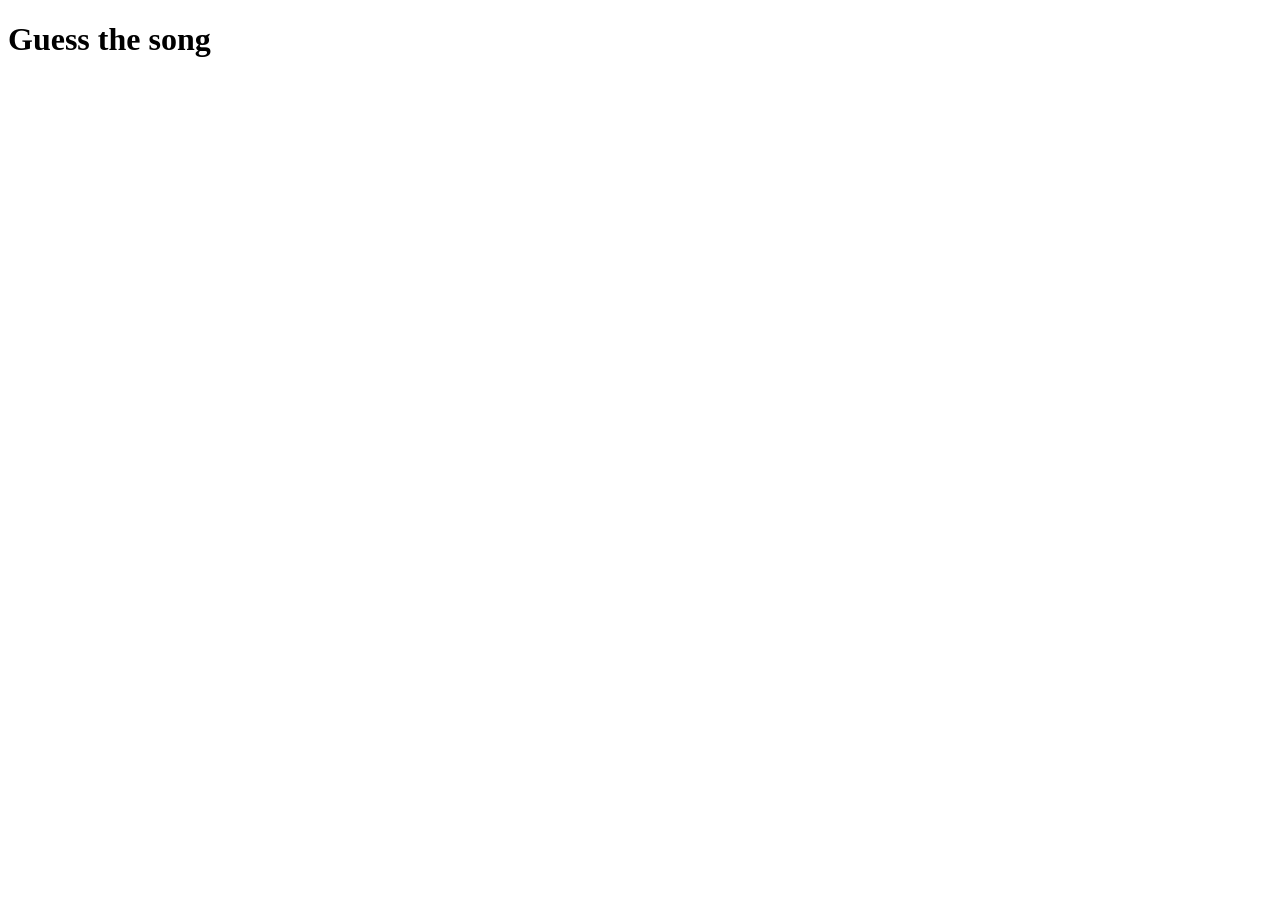
==== index.html @ 6f22df56 "Libreria-Titulo" ====
<!DOCTYPE html>
<head>
  <link
    rel="stylesheet"
    href="https://cdnjs.cloudflare.com/ajax/libs/animate.css/4.1.1/animate.min.css"
  />
</head>
<body>
    <h1 class="animate__animated animate__bounce">Guess the song</h1>
</body>
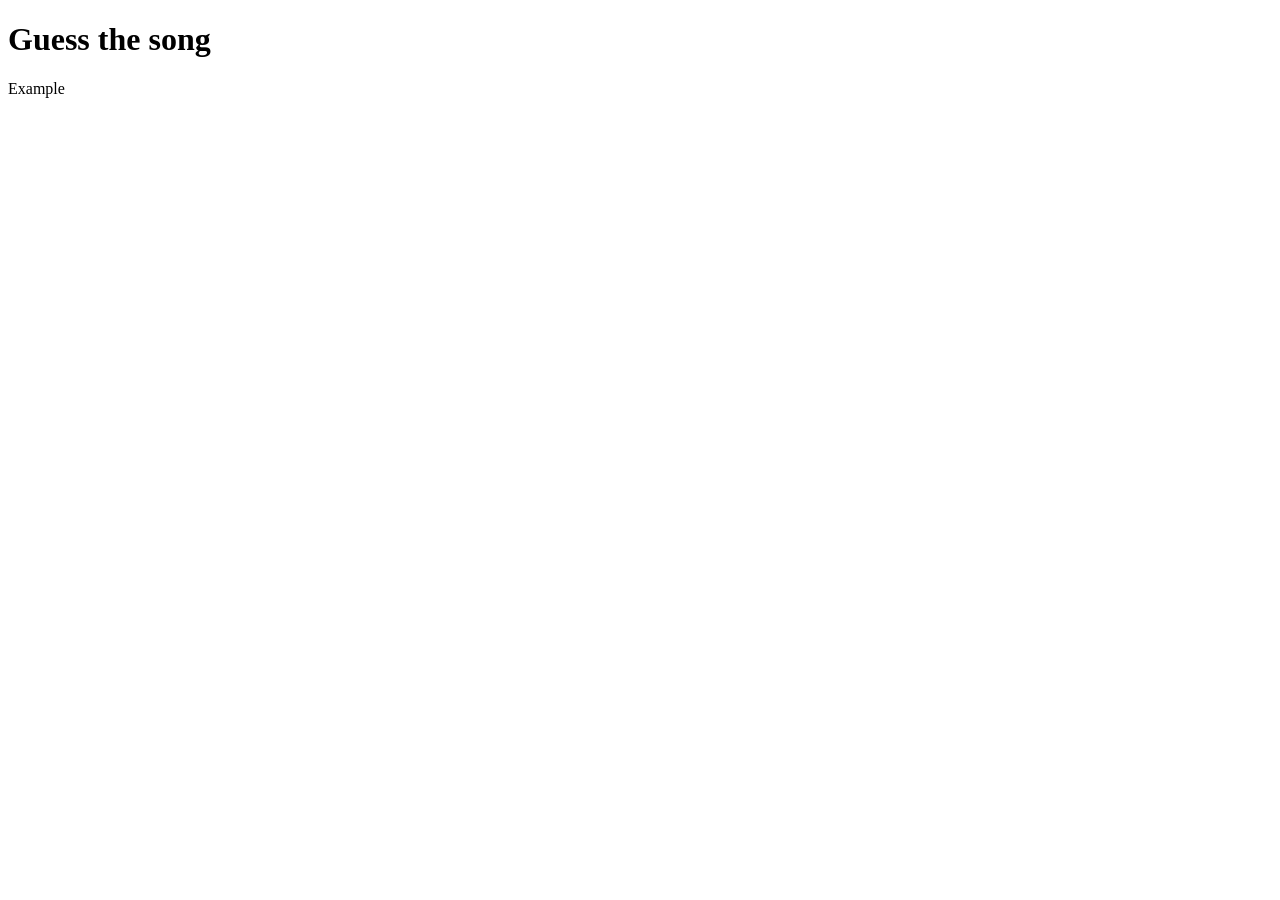
==== commit a93ff5e9: "probando librerias" ====
--- a/index.html
+++ b/index.html
@@ -7,4 +7,5 @@
 </head>
 <body>
     <h1 class="animate__animated animate__bounce">Guess the song</h1>
-</body>
+    <div class="animate__animated animate__bounce animate__delay-2s">Example</div>
+</body>
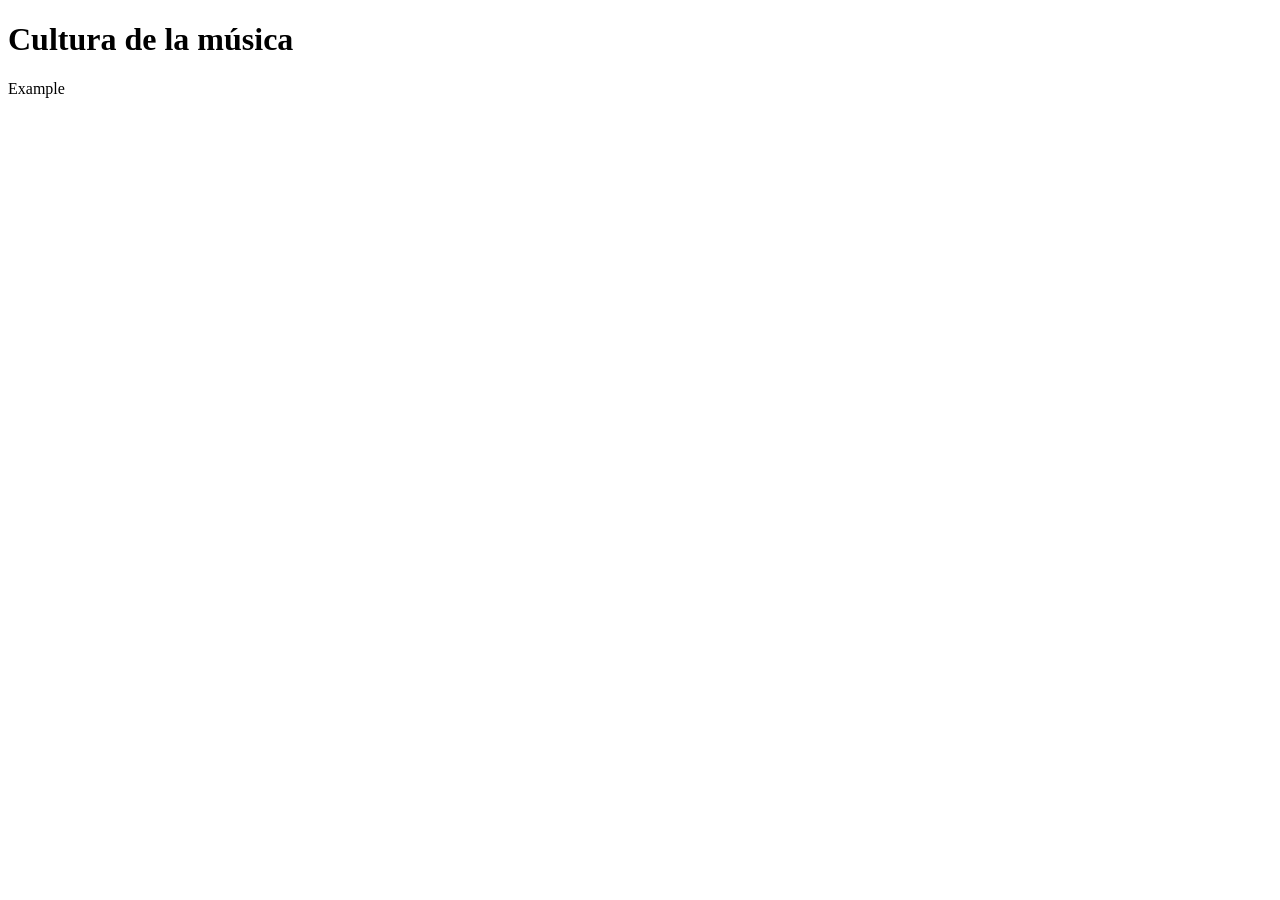
==== commit a2cf4143: "readme-idea del trabajo" ====
--- a/index.html
+++ b/index.html
@@ -6,6 +6,6 @@
   />
 </head>
 <body>
-    <h1 class="animate__animated animate__bounce">Guess the song</h1>
+    <h1 class="animate__animated animate__bounce">Cultura de la música</h1>
     <div class="animate__animated animate__bounce animate__delay-2s">Example</div>
 </body>
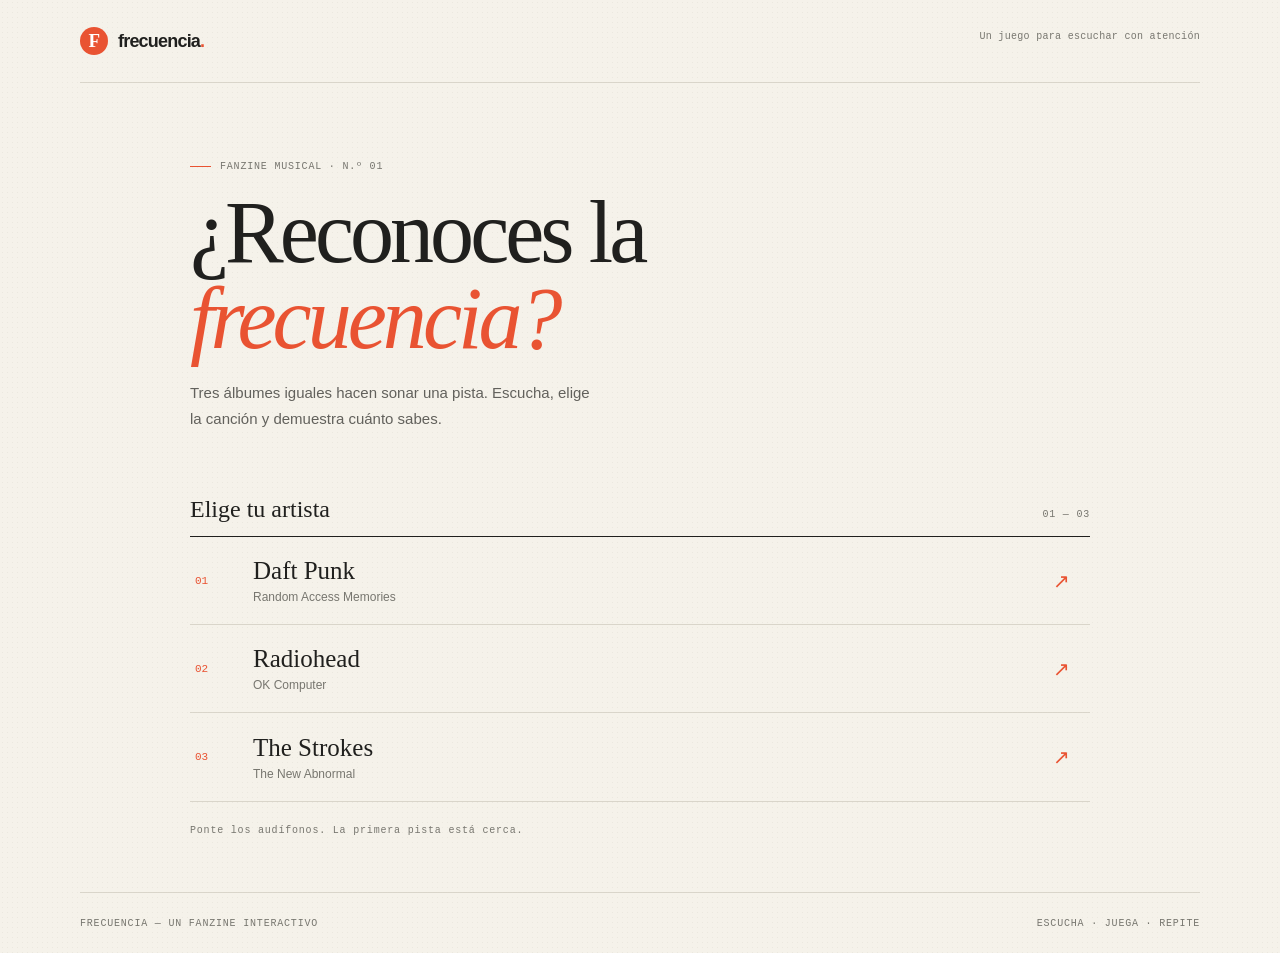
==== commit 6a6af9e8: "code" ====
--- a/index.html
+++ b/index.html
@@ -1,11 +1,100 @@
-<!DOCTYPE html>
+<!doctype html>
+<html lang="es">
 <head>
+  <meta charset="utf-8" />
+  <meta name="viewport" content="width=device-width, initial-scale=1" />
+  <meta
+    name="description"
+    content="Gira entre álbumes y demuestra cuánto sabes de la música de tus artistas favoritos."
+  />
+  <title>Frecuencia — Adivina la canción</title>
   <link
     rel="stylesheet"
     href="https://cdnjs.cloudflare.com/ajax/libs/animate.css/4.1.1/animate.min.css"
   />
+  <link rel="stylesheet" href="estilo.css" />
+  <script src="juego.js" defer></script>
 </head>
 <body>
-    <h1 class="animate__animated animate__bounce">Cultura de la música</h1>
-    <div class="animate__animated animate__bounce animate__delay-2s">Example</div>
-</body>+  <header class="site-header">
+    <a class="brand" href="#" id="home-link" aria-label="Frecuencia, ir al inicio">
+      <span class="brand-mark" aria-hidden="true">F</span>
+      <span>frecuencia<span class="brand-period">.</span></span>
+    </a>
+    <p class="header-note">Un juego para escuchar con atención</p>
+  </header>
+
+  <main>
+    <section class="screen home-screen" id="home-screen">
+      <div class="intro">
+        <p class="eyebrow"><span class="eyebrow-line"></span> FANZINE MUSICAL · N.º 01</p>
+        <h1 class="animate__animated animate__fadeInDown">¿Reconoces la<br /><span>frecuencia?</span></h1>
+        <p class="intro-copy">
+          Tres álbumes iguales hacen sonar una pista. Escucha, elige la canción y demuestra
+          cuánto sabes.
+        </p>
+      </div>
+      <div class="artist-heading">
+        <h2 class="animate__animated animate__fadeInLeft">Elige tu artista</h2>
+        <span>01 — 03</span>
+      </div>
+      <div class="artist-list" id="artist-list" aria-label="Artistas disponibles"></div>
+      <p class="home-footnote">Ponte los audífonos. La primera pista está cerca.</p>
+    </section>
+
+    <section class="screen game-screen" id="game-screen" hidden>
+      <button class="back-link" id="back-button" type="button">
+        <span aria-hidden="true">←</span> Todos los artistas
+      </button>
+      <div class="game-heading">
+        <div>
+          <p class="eyebrow" id="game-eyebrow">BESTIARIO DE ÁLBUMES</p>
+          <h1 id="game-title" class="animate__animated animate__bounceIn"></h1>
+          <p class="game-album" id="game-album"></p>
+        </div>
+        <span class="round-label">RONDA <span>01</span></span>
+      </div>
+
+      <section class="cabinet" aria-labelledby="cabinet-title">
+        <div class="cabinet-topline">
+          <h2 id="cabinet-title" class="animate__animated animate__fadeInRight">Alinea tres portadas</h2>
+          <span class="cabinet-instruction">Tres iguales desbloquean una canción</span>
+        </div>
+        <div class="reels" id="reels" aria-label="Tres portadas de álbumes"></div>
+        <div class="cabinet-bottom">
+          <p class="game-status" id="game-status" aria-live="polite">
+            Gira el bestiario para encontrar una combinación.
+          </p>
+          <button class="spin-button" id="spin-button" type="button">
+            <span class="spin-icon" aria-hidden="true">↻</span>
+            Girar álbumes
+          </button>
+        </div>
+      </section>
+
+      <section class="quiz-panel" id="quiz-panel" hidden aria-labelledby="quiz-title">
+        <div class="quiz-copy">
+          <p class="eyebrow"><span class="sound-dot"></span> PISTA DESBLOQUEADA</p>
+          <h2 id="quiz-title" class="animate__animated animate__tada">¿Qué canción es?</h2>
+          <p>Escucha la pista y elige una de las cinco opciones.</p>
+          <button class="audio-button" id="audio-button" type="button" hidden>
+            <span aria-hidden="true">▶</span> Escuchar pista
+          </button>
+          <p class="audio-status" id="audio-status" aria-live="polite"></p>
+        </div>
+        <div class="answers" id="answers" role="group" aria-label="Opciones de canciones"></div>
+        <p class="answer-status" id="answer-status" aria-live="polite"></p>
+      </section>
+
+      <audio id="song-audio" preload="none"></audio>
+      <div class="confetti" id="confetti" aria-hidden="true"></div>
+    </section>
+  </main>
+
+  <footer class="site-footer">
+    <span>FRECUENCIA — UN FANZINE INTERACTIVO</span>
+    <span>ESCUCHA · JUEGA · REPITE</span>
+  </footer>
+</body>
+</html>
+
--- a/estilo.css
+++ b/estilo.css
@@ -0,0 +1,833 @@
+:root {
+  color-scheme: light;
+  --paper: #f5f2ea;
+  --ink: #20201e;
+  --muted: #77766f;
+  --accent: #e95332;
+  --line: #d9d5ca;
+  --mono: "SFMono-Regular", Consolas, monospace;
+  --sans: "Avenir Next", Avenir, Arial, sans-serif;
+  --serif: "Baskerville", Georgia, serif;
+}
+
+* {
+  box-sizing: border-box;
+}
+
+body {
+  min-width: 320px;
+  min-height: 100vh;
+  margin: 0;
+  color: var(--ink);
+  background-color: var(--paper);
+  background-image: radial-gradient(#2928200d 0.65px, transparent 0.65px);
+  background-size: 5px 5px;
+  font-family: var(--sans);
+}
+
+button,
+a {
+  color: inherit;
+  font: inherit;
+}
+
+button {
+  cursor: pointer;
+}
+
+.site-header,
+.site-footer {
+  display: flex;
+  width: min(1120px, calc(100% - 64px));
+  align-items: center;
+  justify-content: space-between;
+  margin-inline: auto;
+}
+
+.site-header {
+  height: 83px;
+  border-bottom: 1px solid var(--line);
+}
+
+.brand {
+  display: inline-flex;
+  align-items: center;
+  gap: 10px;
+  font-size: 18px;
+  font-weight: 700;
+  letter-spacing: -0.8px;
+  text-decoration: none;
+}
+
+.brand-mark {
+  display: grid;
+  width: 28px;
+  height: 28px;
+  place-items: center;
+  border-radius: 50%;
+  color: white;
+  background: var(--accent);
+  font-family: var(--serif);
+  font-size: 19px;
+  font-weight: 600;
+}
+
+.brand-period {
+  color: var(--accent);
+}
+
+.header-note,
+.site-footer {
+  color: var(--muted);
+  font-family: var(--mono);
+  font-size: 10px;
+  letter-spacing: 0.03em;
+}
+
+main {
+  width: min(900px, calc(100% - 48px));
+  min-height: calc(100vh - 144px);
+  margin: 0 auto;
+}
+
+.home-screen {
+  padding: 78px 0 56px;
+}
+
+.intro {
+  max-width: 570px;
+  margin-bottom: 65px;
+}
+
+.eyebrow,
+.artist-heading > span,
+.round-label,
+.reel-number,
+.cover-index,
+.site-footer,
+.home-footnote {
+  font-family: var(--mono);
+  font-size: 10px;
+  letter-spacing: 0.08em;
+}
+
+.eyebrow {
+  display: flex;
+  align-items: center;
+  gap: 9px;
+  margin: 0 0 18px;
+  color: var(--muted);
+}
+
+.eyebrow-line {
+  display: inline-block;
+  width: 21px;
+  height: 1px;
+  background: var(--accent);
+}
+
+h1,
+h2,
+p {
+  margin-top: 0;
+}
+
+.intro h1,
+.game-heading h1 {
+  margin-bottom: 18px;
+  font-family: var(--serif);
+  font-weight: 500;
+  letter-spacing: -0.045em;
+}
+
+.intro h1 {
+  font-size: clamp(56px, 9vw, 88px);
+  line-height: 0.98;
+}
+
+.intro h1 span {
+  color: var(--accent);
+  font-style: italic;
+}
+
+.intro-copy {
+  max-width: 400px;
+  margin: 0;
+  color: #62615c;
+  font-size: 15px;
+  line-height: 1.7;
+}
+
+.artist-heading {
+  display: flex;
+  align-items: baseline;
+  justify-content: space-between;
+  padding-bottom: 13px;
+  border-bottom: 1px solid var(--ink);
+}
+
+.artist-heading h2 {
+  margin: 0;
+  font-family: var(--serif);
+  font-size: 24px;
+  font-weight: 500;
+}
+
+.artist-heading > span {
+  color: var(--muted);
+}
+
+.artist-list {
+  border-bottom: 1px solid var(--line);
+}
+
+.artist-card {
+  display: grid;
+  width: 100%;
+  min-height: 88px;
+  grid-template-columns: 58px 1fr 32px;
+  align-items: center;
+  padding: 14px 5px;
+  border: 0;
+  border-bottom: 1px solid var(--line);
+  background: transparent;
+  text-align: left;
+  transition: padding 180ms ease, background 180ms ease;
+}
+
+.artist-card:last-child {
+  border-bottom: 0;
+}
+
+.artist-card:hover,
+.artist-card:focus-visible {
+  padding-inline: 14px;
+  background: #eae6dc;
+}
+
+.artist-number {
+  color: var(--accent);
+  font-family: var(--mono);
+  font-size: 11px;
+}
+
+.artist-info {
+  display: grid;
+  gap: 5px;
+}
+
+.artist-name {
+  font-family: var(--serif);
+  font-size: 25px;
+}
+
+.artist-album {
+  color: var(--muted);
+  font-size: 12px;
+}
+
+.artist-arrow {
+  color: var(--accent);
+  font-size: 20px;
+  transition: transform 180ms ease;
+}
+
+.artist-card:hover .artist-arrow {
+  transform: translate(3px, -3px);
+}
+
+.home-footnote {
+  margin: 23px 0 0;
+  color: var(--muted);
+}
+
+.game-screen {
+  position: relative;
+  padding: 36px 0 70px;
+  overflow: hidden;
+}
+
+.back-link {
+  padding: 0;
+  border: 0;
+  background: none;
+  color: var(--muted);
+  font-size: 12px;
+}
+
+.back-link span {
+  margin-right: 5px;
+  color: var(--accent);
+}
+
+.back-link:hover {
+  color: var(--ink);
+}
+
+.game-heading {
+  display: flex;
+  align-items: flex-end;
+  justify-content: space-between;
+  margin: 40px 0 30px;
+}
+
+.game-heading .eyebrow {
+  margin-bottom: 12px;
+}
+
+.game-heading h1 {
+  margin-bottom: 6px;
+  font-size: clamp(40px, 7vw, 61px);
+  line-height: 1;
+}
+
+.game-album {
+  margin-bottom: 0;
+  color: var(--muted);
+  font-size: 13px;
+}
+
+.round-label {
+  padding-bottom: 5px;
+  color: var(--muted);
+}
+
+.round-label span {
+  color: var(--accent);
+}
+
+.cabinet {
+  padding: 23px clamp(18px, 5vw, 42px) 20px;
+  border: 1px solid #c9c4b8;
+  background: #eeebe3;
+  box-shadow: 0 8px 22px #20201e0b;
+}
+
+.cabinet-topline {
+  display: flex;
+  align-items: baseline;
+  justify-content: space-between;
+  gap: 12px;
+  padding-bottom: 15px;
+  border-bottom: 1px solid var(--line);
+}
+
+.cabinet-topline h2 {
+  margin: 0;
+  font-family: var(--serif);
+  font-size: 20px;
+  font-weight: 500;
+}
+
+.cabinet-instruction {
+  color: var(--muted);
+  font-size: 11px;
+}
+
+.reels {
+  display: grid;
+  grid-template-columns: repeat(3, minmax(0, 1fr));
+  gap: clamp(10px, 3vw, 24px);
+  max-width: 570px;
+  margin: 25px auto 23px;
+}
+
+.reel {
+  min-width: 0;
+  text-align: center;
+}
+
+.reel-number {
+  display: block;
+  margin-bottom: 7px;
+  color: var(--muted);
+}
+
+.reel-window {
+  padding: 8px;
+  border: 1px solid #d5d0c4;
+  background: #faf8f3;
+  box-shadow: inset 0 1px 5px #29282014;
+}
+
+.album-cover {
+  position: relative;
+  display: flex;
+  aspect-ratio: 1;
+  flex-direction: column;
+  justify-content: space-between;
+  overflow: hidden;
+  padding: 12px;
+  color: white;
+  text-align: left;
+  transition: transform 120ms ease;
+}
+
+.cover-artist,
+.cover-index {
+  position: relative;
+  z-index: 1;
+  font-family: var(--mono);
+  font-size: clamp(7px, 1.5vw, 10px);
+}
+
+.cover-title {
+  position: relative;
+  z-index: 1;
+  max-width: 95%;
+  font-family: var(--serif);
+  font-size: clamp(12px, 2.4vw, 21px);
+  line-height: 1.05;
+}
+
+.cover-index {
+  align-self: flex-end;
+  opacity: 0.75;
+}
+
+.cover-stamp {
+  position: absolute;
+  top: 26%;
+  right: -9%;
+  color: #ffffff20;
+  font-family: var(--serif);
+  font-size: clamp(80px, 16vw, 155px);
+  font-style: italic;
+  line-height: 1;
+}
+
+.cover-daft {
+  background: linear-gradient(145deg, #77766e, #252529 70%);
+}
+
+.cover-daft::before {
+  position: absolute;
+  inset: 14% 12%;
+  border: 1px solid #f4e3bf9c;
+  content: "";
+}
+
+.cover-radiohead {
+  background: linear-gradient(145deg, #e6a862, #bd5a35 52%, #734349);
+}
+
+.cover-radiohead::before {
+  position: absolute;
+  top: -25%;
+  right: -5%;
+  width: 75%;
+  height: 160%;
+  border: 1px solid #f8e9c866;
+  border-radius: 50%;
+  content: "";
+  transform: rotate(38deg);
+}
+
+.cover-strokes {
+  background: linear-gradient(145deg, #a4c6c1, #518a8a 48%, #315c66);
+}
+
+.cover-strokes::before,
+.cover-strokes::after {
+  position: absolute;
+  inset: 15%;
+  border: 1px solid #f3ead894;
+  content: "";
+  transform: rotate(12deg);
+}
+
+.cover-strokes::after {
+  transform: rotate(-12deg);
+}
+
+.cover-variant-1 .cover-stamp {
+  top: 6%;
+  right: 3%;
+  font-size: clamp(54px, 10vw, 95px);
+}
+
+.cover-variant-2 .cover-stamp {
+  top: 38%;
+  right: -17%;
+  font-size: clamp(100px, 20vw, 180px);
+}
+
+.reel-caption {
+  display: block;
+  overflow: hidden;
+  margin-top: 9px;
+  color: var(--muted);
+  font-size: 10px;
+  text-overflow: ellipsis;
+  white-space: nowrap;
+}
+
+.reel.is-spinning .album-cover {
+  filter: blur(1.5px);
+  transform: translateY(3px) scale(0.98);
+}
+
+.cabinet-bottom {
+  display: flex;
+  align-items: center;
+  justify-content: space-between;
+  gap: 20px;
+  padding-top: 18px;
+  border-top: 1px solid var(--line);
+}
+
+.game-status {
+  margin: 0;
+  color: #62615c;
+  font-size: 12px;
+  line-height: 1.5;
+}
+
+.spin-button,
+.audio-button {
+  display: inline-flex;
+  flex: 0 0 auto;
+  align-items: center;
+  justify-content: center;
+  gap: 9px;
+  min-height: 44px;
+  padding: 0 17px;
+  border: 1px solid var(--ink);
+  background: var(--ink);
+  color: white;
+  font-size: 12px;
+  font-weight: 600;
+  transition: background 160ms ease, color 160ms ease;
+}
+
+.spin-button:hover,
+.audio-button:hover {
+  background: var(--accent);
+  border-color: var(--accent);
+}
+
+.spin-button:disabled {
+  cursor: wait;
+  opacity: 0.7;
+}
+
+.spin-icon {
+  font-size: 18px;
+}
+
+.spin-button.is-spinning .spin-icon {
+  animation: rotate 700ms linear infinite;
+}
+
+.quiz-panel {
+  margin-top: 43px;
+  padding-top: 29px;
+  border-top: 1px solid var(--line);
+  animation: reveal 400ms ease both;
+}
+
+.quiz-copy {
+  position: relative;
+}
+
+.quiz-copy .eyebrow {
+  margin-bottom: 12px;
+}
+
+.sound-dot {
+  width: 7px;
+  height: 7px;
+  border-radius: 50%;
+  background: #55a886;
+  box-shadow: 0 0 0 3px #55a88626;
+}
+
+.quiz-copy h2 {
+  margin-bottom: 6px;
+  font-family: var(--serif);
+  font-size: 32px;
+  font-weight: 500;
+}
+
+.quiz-copy > p:not(.eyebrow, .audio-status) {
+  margin-bottom: 17px;
+  color: var(--muted);
+  font-size: 12px;
+}
+
+.audio-button {
+  min-height: 36px;
+  padding-inline: 12px;
+  font-size: 11px;
+}
+
+.audio-status {
+  display: inline-block;
+  margin: 0 0 0 12px;
+  color: var(--muted);
+  font-size: 11px;
+}
+
+.answers {
+  display: grid;
+  grid-template-columns: 1fr 1fr;
+  gap: 8px;
+  margin-top: 22px;
+}
+
+.answer-button {
+  display: grid;
+  min-height: 54px;
+  grid-template-columns: 34px 1fr 18px;
+  align-items: center;
+  padding: 0 14px;
+  border: 1px solid var(--line);
+  background: #faf8f3;
+  text-align: left;
+  transition: border-color 140ms ease, background 140ms ease;
+}
+
+.answer-button:hover:not(:disabled) {
+  border-color: var(--ink);
+}
+
+.answer-button:disabled {
+  cursor: default;
+}
+
+.answer-number {
+  color: var(--accent);
+  font-family: var(--mono);
+  font-size: 10px;
+}
+
+.answer-button > span:nth-child(2) {
+  font-size: 13px;
+}
+
+.answer-check {
+  color: #347b5c;
+}
+
+.answer-button.is-correct {
+  border-color: #347b5c;
+  background: #e3eee6;
+}
+
+.answer-button.is-correct .answer-check::after {
+  content: "✓";
+}
+
+.answer-button.is-incorrect {
+  border-color: #cc6049;
+  background: #f5e6e1;
+}
+
+.answer-button.is-incorrect .answer-check::after {
+  color: #cc6049;
+  content: "×";
+}
+
+.answer-status {
+  min-height: 20px;
+  margin: 14px 0 0;
+  color: #347b5c;
+  font-size: 13px;
+  font-weight: 600;
+}
+
+.confetti {
+  position: absolute;
+  z-index: 2;
+  inset: 0 0 auto;
+  height: 390px;
+  overflow: hidden;
+  pointer-events: none;
+}
+
+.confetti-piece {
+  position: absolute;
+  top: -20px;
+  left: var(--piece-x);
+  width: 8px;
+  height: 13px;
+  background: var(--piece-color);
+  animation: fall 2.1s var(--piece-delay) ease-in forwards;
+  transform: rotate(var(--piece-rotation));
+}
+
+.site-footer {
+  min-height: 61px;
+  border-top: 1px solid var(--line);
+}
+
+[hidden] {
+  display: none !important;
+}
+
+button:focus-visible,
+a:focus-visible {
+  outline: 2px solid var(--accent);
+  outline-offset: 3px;
+}
+
+@keyframes rotate {
+  to {
+    transform: rotate(360deg);
+  }
+}
+
+@keyframes reveal {
+  from {
+    opacity: 0;
+    transform: translateY(12px);
+  }
+
+  to {
+    opacity: 1;
+    transform: translateY(0);
+  }
+}
+
+@keyframes fall {
+  to {
+    opacity: 0;
+    transform: translate3d(35px, 410px, 0) rotate(680deg);
+  }
+}
+
+@media (max-width: 600px) {
+  .site-header,
+  .site-footer {
+    width: calc(100% - 36px);
+  }
+
+  .site-header {
+    height: 68px;
+  }
+
+  .header-note {
+    max-width: 130px;
+    text-align: right;
+  }
+
+  main {
+    width: calc(100% - 36px);
+    min-height: calc(100vh - 129px);
+  }
+
+  .home-screen {
+    padding-top: 57px;
+  }
+
+  .intro {
+    margin-bottom: 48px;
+  }
+
+  .artist-card {
+    min-height: 79px;
+  }
+
+  .artist-name {
+    font-size: 22px;
+  }
+
+  .game-screen {
+    padding-top: 26px;
+  }
+
+  .game-heading {
+    margin-top: 33px;
+  }
+
+  .round-label {
+    font-size: 8px;
+  }
+
+  .cabinet {
+    padding-inline: 14px;
+  }
+
+  .cabinet-topline {
+    align-items: flex-start;
+    flex-direction: column;
+    gap: 5px;
+  }
+
+  .cabinet-topline h2 {
+    font-size: 18px;
+  }
+
+  .cabinet-instruction {
+    font-size: 10px;
+  }
+
+  .reels {
+    gap: 7px;
+  }
+
+  .reel-window {
+    padding: 5px;
+  }
+
+  .album-cover {
+    padding: 8px;
+  }
+
+  .cabinet-bottom {
+    align-items: stretch;
+    flex-direction: column;
+    gap: 12px;
+  }
+
+  .spin-button {
+    width: 100%;
+  }
+
+  .answers {
+    grid-template-columns: 1fr;
+  }
+
+  .audio-status {
+    display: block;
+    margin: 9px 0 0;
+  }
+
+  .site-footer {
+    font-size: 8px;
+  }
+}
+
+@media (prefers-reduced-motion: reduce) {
+  *,
+  *::before,
+  *::after {
+    scroll-behavior: auto !important;
+    animation-duration: 0.01ms !important;
+    animation-iteration-count: 1 !important;
+    transition-duration: 0.01ms !important;
+  }
+}
+.cover-photo {
+  position: absolute;
+  z-index: 3;
+  inset: 0;
+  width: 100%;
+  height: 100%;
+  object-fit: cover;
+}
+.confetti {
+  position: fixed;
+  z-index: 50;
+  inset: 0;
+  height: 100vh;
+  overflow: hidden;
+  pointer-events: none;
+}
+
+@keyframes fall {
+  to {
+    opacity: 0;
+    transform: translate3d(35px, 110vh, 0) rotate(680deg);
+  }
+}
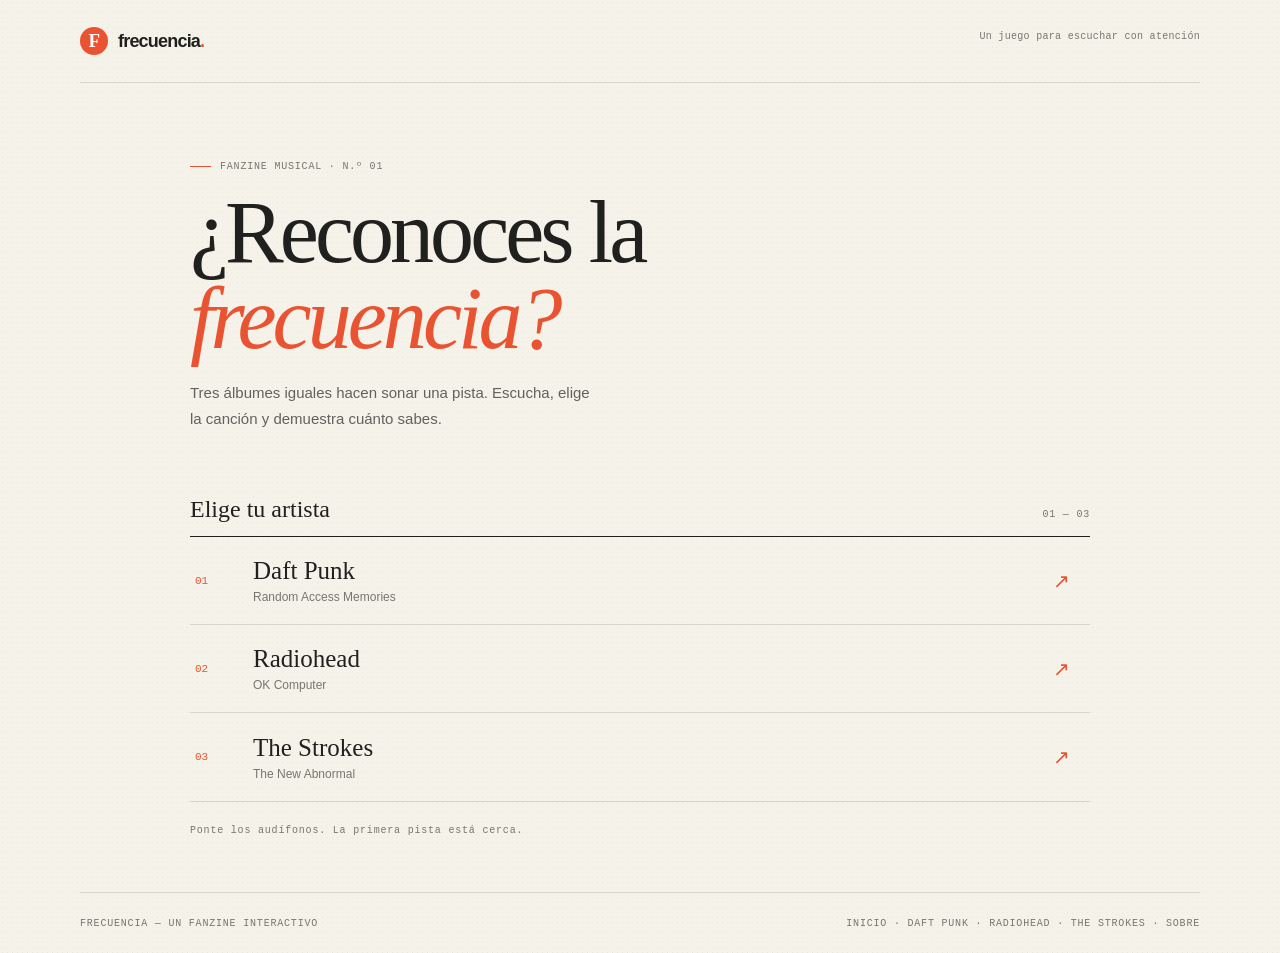
==== commit 93f8c2db: "sobre" ====
--- a/index.html
+++ b/index.html
@@ -17,7 +17,7 @@
 </head>
 <body>
   <header class="site-header">
-    <a class="brand" href="#" id="home-link" aria-label="Frecuencia, ir al inicio">
+    <a class="brand" href="index.html" aria-label="Frecuencia, ir al inicio">
       <span class="brand-mark" aria-hidden="true">F</span>
       <span>frecuencia<span class="brand-period">.</span></span>
     </a>
@@ -41,59 +41,17 @@
       <div class="artist-list" id="artist-list" aria-label="Artistas disponibles"></div>
       <p class="home-footnote">Ponte los audífonos. La primera pista está cerca.</p>
     </section>
-
-    <section class="screen game-screen" id="game-screen" hidden>
-      <button class="back-link" id="back-button" type="button">
-        <span aria-hidden="true">←</span> Todos los artistas
-      </button>
-      <div class="game-heading">
-        <div>
-          <p class="eyebrow" id="game-eyebrow">BESTIARIO DE ÁLBUMES</p>
-          <h1 id="game-title" class="animate__animated animate__bounceIn"></h1>
-          <p class="game-album" id="game-album"></p>
-        </div>
-        <span class="round-label">RONDA <span>01</span></span>
-      </div>
-
-      <section class="cabinet" aria-labelledby="cabinet-title">
-        <div class="cabinet-topline">
-          <h2 id="cabinet-title" class="animate__animated animate__fadeInRight">Alinea tres portadas</h2>
-          <span class="cabinet-instruction">Tres iguales desbloquean una canción</span>
-        </div>
-        <div class="reels" id="reels" aria-label="Tres portadas de álbumes"></div>
-        <div class="cabinet-bottom">
-          <p class="game-status" id="game-status" aria-live="polite">
-            Gira el bestiario para encontrar una combinación.
-          </p>
-          <button class="spin-button" id="spin-button" type="button">
-            <span class="spin-icon" aria-hidden="true">↻</span>
-            Girar álbumes
-          </button>
-        </div>
-      </section>
-
-      <section class="quiz-panel" id="quiz-panel" hidden aria-labelledby="quiz-title">
-        <div class="quiz-copy">
-          <p class="eyebrow"><span class="sound-dot"></span> PISTA DESBLOQUEADA</p>
-          <h2 id="quiz-title" class="animate__animated animate__tada">¿Qué canción es?</h2>
-          <p>Escucha la pista y elige una de las cinco opciones.</p>
-          <button class="audio-button" id="audio-button" type="button" hidden>
-            <span aria-hidden="true">▶</span> Escuchar pista
-          </button>
-          <p class="audio-status" id="audio-status" aria-live="polite"></p>
-        </div>
-        <div class="answers" id="answers" role="group" aria-label="Opciones de canciones"></div>
-        <p class="answer-status" id="answer-status" aria-live="polite"></p>
-      </section>
-
-      <audio id="song-audio" preload="none"></audio>
-      <div class="confetti" id="confetti" aria-hidden="true"></div>
-    </section>
   </main>
 
   <footer class="site-footer">
     <span>FRECUENCIA — UN FANZINE INTERACTIVO</span>
-    <span>ESCUCHA · JUEGA · REPITE</span>
+    <span class="footer-links">
+      <a href="index.html">INICIO</a> ·
+      <a href="daft-punk.html">DAFT PUNK</a> ·
+      <a href="radiohead.html">RADIOHEAD</a> ·
+      <a href="the-strokes.html">THE STROKES</a> ·
+      <a href="sobre.html">SOBRE</a>
+    </span>
   </footer>
 </body>
 </html>
--- a/estilo.css
+++ b/estilo.css
@@ -816,6 +816,7 @@
   height: 100%;
   object-fit: cover;
 }
+
 .confetti {
   position: fixed;
   z-index: 50;
@@ -830,4 +831,45 @@
     opacity: 0;
     transform: translate3d(35px, 110vh, 0) rotate(680deg);
   }
+}
+
+.artist-card,
+.back-link,
+.footer-links a,
+.about-block a {
+  text-decoration: none;
+}
+
+.back-link {
+  display: inline-block;
+}
+
+.footer-links a:hover {
+  color: var(--accent);
+}
+
+.site-footer {
+  flex-wrap: wrap;
+  gap: 6px 16px;
+}
+
+.about-block {
+  margin-top: 40px;
+}
+
+.about-block .intro-copy {
+  max-width: 560px;
+  margin-bottom: 14px;
+}
+
+.about-block a {
+  color: var(--accent);
+}
+
+.about-gif {
+  display: block;
+  width: 100%;
+  max-width: 320px;
+  margin-top: 24px;
+  border: 1px solid var(--line);
 }
